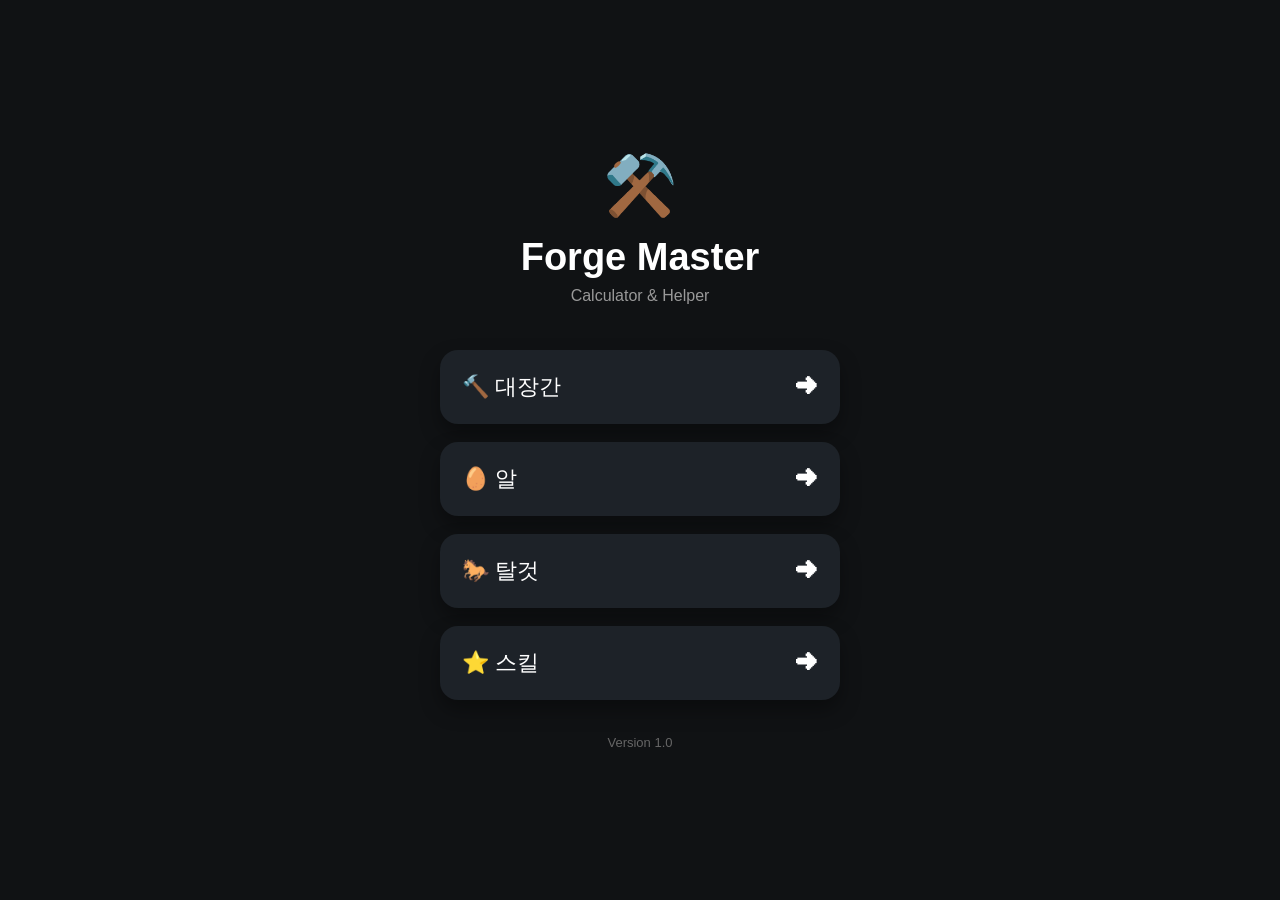
==== index.html @ 43524cf4 "ㅇㅇ" ====
<!DOCTYPE html>
<html lang="ko">
<head>
    <meta charset="UTF-8">
    <meta name="viewport" content="width=device-width, initial-scale=1.0">
    <title>Forge Master Calculator</title>

    <link rel="stylesheet" href="css/style.css">
</head>

<body>

<div class="container">

    <div class="logo">
        ⚒️
    </div>

    <h1>Forge Master</h1>
    <p class="subtitle">Calculator & Helper</p>

    <div class="menu">

        <button class="card">

    <div class="card-info">
        <div class="card-title">
            🔨 대장간
        </div>
        
        <div class="card-desc">
            
        </div>
    </div>

    <span class="arrow">➜</span>

</button>

        <button class="card">
            <div class="card-info">
        <div class="card-title">
            🥚 알
        </div>
        
        <div class="card-desc">
            
        </div>
    </div>

    <span class="arrow">➜</span>
        </button>

        <button class="card">
            <div class="card-info">
        <div class="card-title">
            🐎 탈것
        </div>
        
        <div class="card-desc">
            
        </div>
    </div>

    <span class="arrow">➜</span>
        </button>

        <button class="card">
            <div class="card-info">
        <div class="card-title">
            ⭐ 스킬
        </div>
        
        <div class="card-desc">
            
        </div>
    </div>

    <span class="arrow">➜</span>
        </button>

    </div>

    <p class="version">
        Version 1.0
    </p>

</div>

<script src="js/app.js"></script>

</body>
</html>
---- css/style.css ----
*{
    margin:0;
    padding:0;
    box-sizing:border-box;
}

body{
    background:#101214;
    color:white;
    font-family:Arial,sans-serif;

    display:flex;
    justify-content:center;
    align-items:center;

    min-height:100vh;
}

.container{

    width:400px;
    max-width:90%;

    text-align:center;
}

.logo{

    font-size:60px;
    margin-bottom:15px;

}

h1{

    font-size:38px;
    font-weight:bold;

}

.subtitle{

    color:#999;
    margin-top:8px;
    margin-bottom:45px;

}

.menu{

    display:flex;
    flex-direction:column;
    gap:18px;

}

.card{

    display:flex;
    justify-content:space-between;
    align-items:center;

    background:#1d2228;

    border:none;
    border-radius:18px;

    color:white;

    padding:22px;

    font-size:22px;

    cursor:pointer;

    transition:.25s;

    box-shadow:0 10px 20px rgba(0,0,0,.35);

}

.card:hover{

    background:#d4af37;

    color:#111;

    transform:translateY(-4px);

}

.version{

    margin-top:35px;

    color:#666;

    font-size:13px;

}
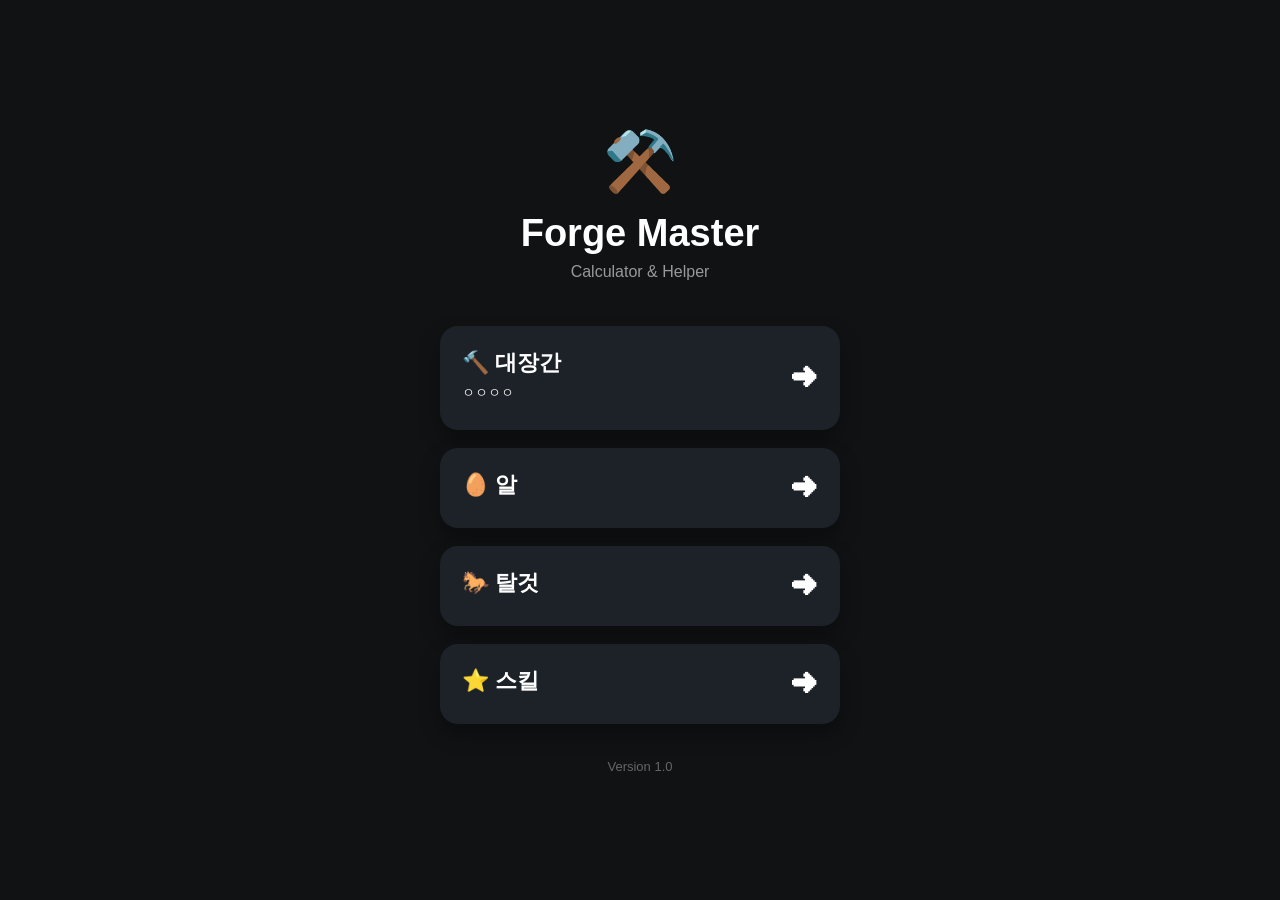
==== commit 762f0a08: "ㄹㄹ" ====
--- a/index.html
+++ b/index.html
@@ -27,7 +27,7 @@
         <div class="card-title">
             🔨 대장간
         </div>
-        
+            ㅇㅇㅇㅇ
         <div class="card-desc">
             
         </div>
--- a/css/style.css
+++ b/css/style.css
@@ -4,7 +4,7 @@
     box-sizing:border-box;
 }
 
-body{
+    body{
     background:#101214;
     color:white;
     font-family:Arial,sans-serif;
@@ -14,47 +14,47 @@
     align-items:center;
 
     min-height:100vh;
-}
+    }
 
-.container{
+    .container{
 
     width:400px;
     max-width:90%;
 
     text-align:center;
-}
+    }
 
-.logo{
+    .logo{
 
     font-size:60px;
     margin-bottom:15px;
 
-}
+    }
 
-h1{
+    h1{
 
     font-size:38px;
     font-weight:bold;
 
-}
+    }
 
-.subtitle{
+    .subtitle{
 
     color:#999;
     margin-top:8px;
     margin-bottom:45px;
 
-}
+    }
 
-.menu{
+    .menu{
 
     display:flex;
     flex-direction:column;
     gap:18px;
 
-}
+    }
 
-.card{
+    .card{
 
     display:flex;
     justify-content:space-between;
@@ -69,17 +69,47 @@
 
     padding:22px;
 
-    font-size:22px;
-
     cursor:pointer;
 
     transition:.25s;
 
     box-shadow:0 10px 20px rgba(0,0,0,.35);
 
-}
+    
 
-.card:hover{
+    }
+    .card-info{
+    display:flex;
+    flex-direction:column;
+    align-items:flex-start;
+    gap:6px;
+    }
+
+    .card-title{
+    font-size:22px;
+    font-weight:600;
+    }
+
+    .card-desc{
+    font-size:14px;
+    color:#9CA3AF;
+    text-align:left;
+    }
+
+    .arrow{
+    font-size:26px;
+    transition:.25s;
+    }
+
+    .card:hover .arrow{
+    transform:translateX(6px);
+    }
+
+    .card:hover .card-desc{
+    color:#fff;
+    }
+
+    .card:hover{
 
     background:#d4af37;
 
@@ -87,9 +117,9 @@
 
     transform:translateY(-4px);
 
-}
+    }
 
-.version{
+    .version{
 
     margin-top:35px;
 
@@ -97,4 +127,4 @@
 
     font-size:13px;
 
-}+    }
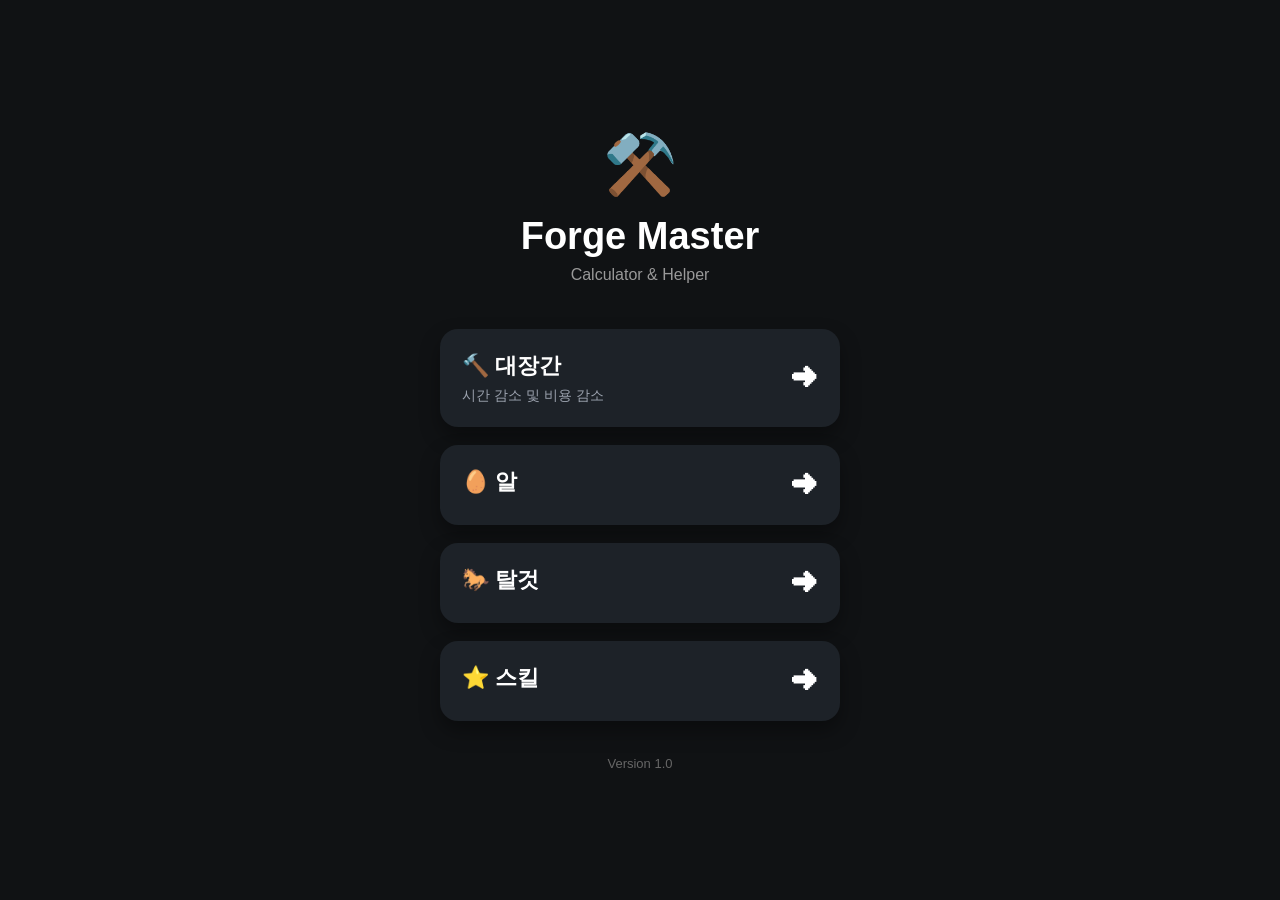
==== commit 199202b4: "내용" ====
--- a/index.html
+++ b/index.html
@@ -24,13 +24,10 @@
         <button class="card">
 
     <div class="card-info">
-        <div class="card-title">
-            🔨 대장간
-        </div>
-            ㅇㅇㅇㅇ
-        <div class="card-desc">
-            
-        </div>
+            <div class="card-title">🔨 대장간</div>
+
+    <div class="card-desc">시간 감소 및 비용 감소</div>
+    
     </div>
 
     <span class="arrow">➜</span>
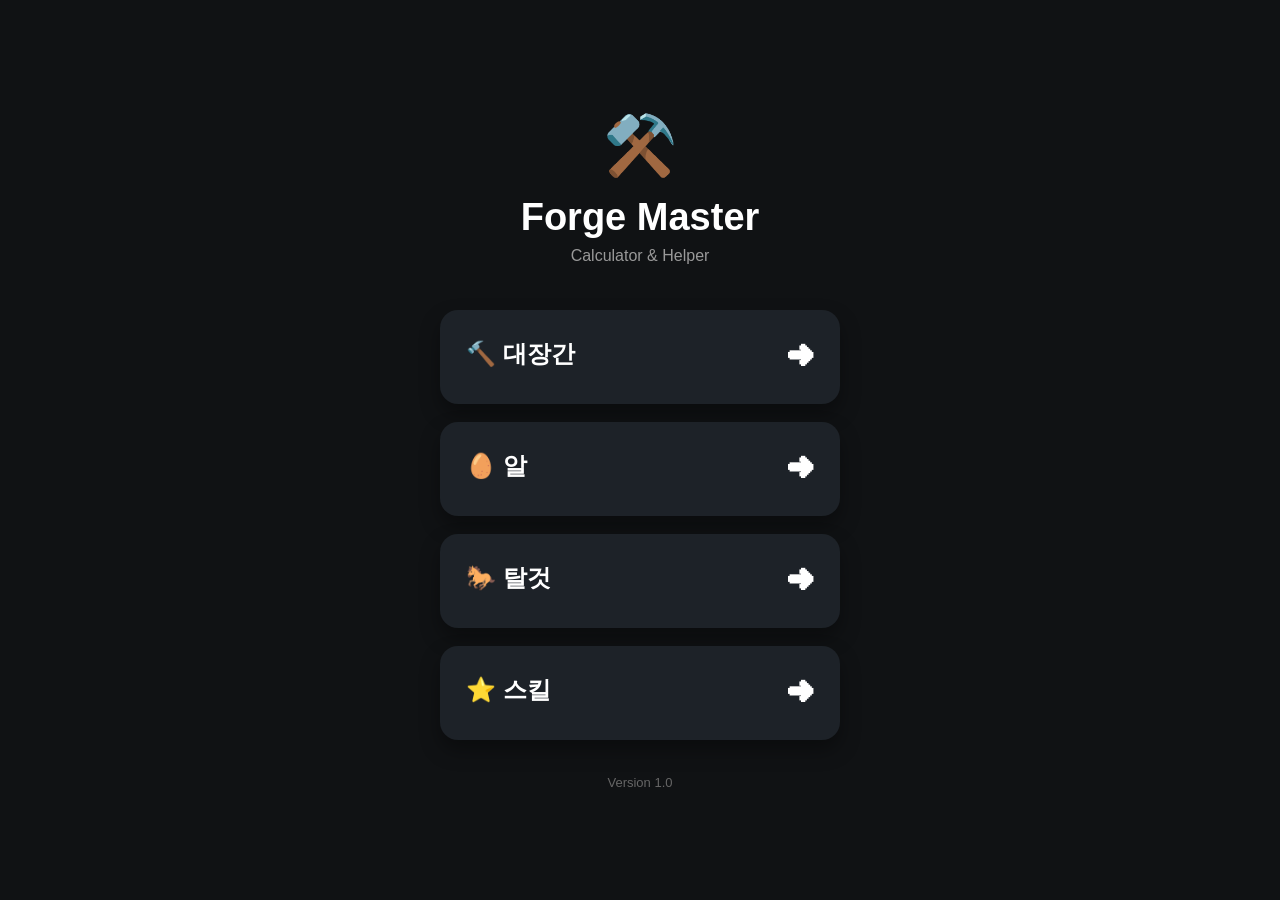
==== commit 390c0c58: "ㅇㅇ" ====
--- a/index.html
+++ b/index.html
@@ -26,7 +26,7 @@
     <div class="card-info">
             <div class="card-title">🔨 대장간</div>
 
-    <div class="card-desc">시간 감소 및 비용 감소</div>
+    <div class="card-desc"></div>
     
     </div>
 
--- a/css/style.css
+++ b/css/style.css
@@ -4,127 +4,110 @@
     box-sizing:border-box;
 }
 
-    body{
+body{
     background:#101214;
-    color:white;
-    font-family:Arial,sans-serif;
+    color:#fff;
+    font-family:Arial, sans-serif;
 
     display:flex;
     justify-content:center;
     align-items:center;
 
     min-height:100vh;
-    }
+}
 
-    .container{
-
+.container{
     width:400px;
     max-width:90%;
+    text-align:center;
+}
 
-    text-align:center;
-    }
-
-    .logo{
-
+.logo{
     font-size:60px;
     margin-bottom:15px;
+}
 
-    }
+h1{
+    font-size:38px;
+    font-weight:700;
+}
 
-    h1{
-
-    font-size:38px;
-    font-weight:bold;
-
-    }
-
-    .subtitle{
-
+.subtitle{
     color:#999;
     margin-top:8px;
     margin-bottom:45px;
+}
 
-    }
-
-    .menu{
-
+.menu{
     display:flex;
     flex-direction:column;
     gap:18px;
+}
 
-    }
-
-    .card{
-
+.card{
     display:flex;
     justify-content:space-between;
     align-items:center;
 
+    width:100%;
+
     background:#1d2228;
+    color:#fff;
 
     border:none;
     border-radius:18px;
 
-    color:white;
-
-    padding:22px;
+    padding:28px 26px;
 
     cursor:pointer;
 
-    transition:.25s;
+    transition:all .3s ease;
 
     box-shadow:0 10px 20px rgba(0,0,0,.35);
+}
 
-    
+.card:hover{
+    background:#d4af37;
+    color:#111;
+    transform:translateY(-4px);
+}
 
-    }
-    .card-info{
+.card-info{
     display:flex;
     flex-direction:column;
     align-items:flex-start;
     gap:6px;
-    }
+}
 
-    .card-title{
-    font-size:22px;
-    font-weight:600;
-    }
+.card-title{
+    font-size:24px;
+    font-weight:700;
+}
 
-    .card-desc{
+.card-desc{
     font-size:14px;
     color:#9CA3AF;
     text-align:left;
-    }
+    transition:.3s;
+}
 
-    .arrow{
+.arrow{
     font-size:26px;
-    transition:.25s;
-    }
+    font-weight:bold;
+    transition:.3s;
+    flex-shrink:0;
+}
 
-    .card:hover .arrow{
+.card:hover .arrow{
     transform:translateX(6px);
-    }
+}
 
-    .card:hover .card-desc{
+.card:hover .card-desc{
     color:#fff;
-    }
+}
 
-    .card:hover{
-
-    background:#d4af37;
-
-    color:#111;
-
-    transform:translateY(-4px);
-
-    }
-
-    .version{
-
+.version{
     margin-top:35px;
-
     color:#666;
-
     font-size:13px;
-
-    }+}
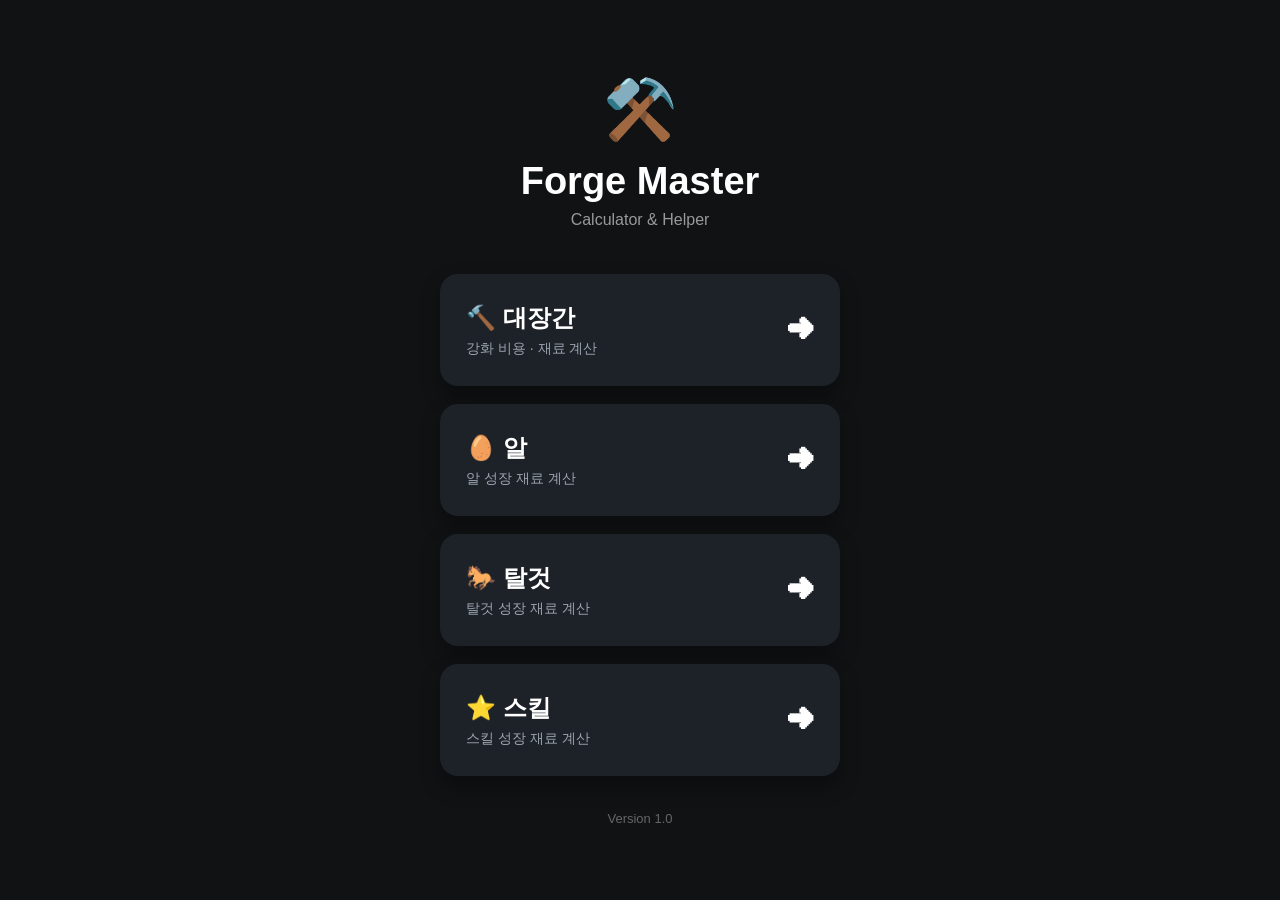
==== commit bf384600: "00" ====
--- a/index.html
+++ b/index.html
@@ -12,9 +12,7 @@
 
 <div class="container">
 
-    <div class="logo">
-        ⚒️
-    </div>
+    <div class="logo">⚒️</div>
 
     <h1>Forge Master</h1>
     <p class="subtitle">Calculator & Helper</p>
@@ -22,65 +20,40 @@
     <div class="menu">
 
         <button class="card">
-
-    <div class="card-info">
-            <div class="card-title">🔨 대장간</div>
-
-    <div class="card-desc"></div>
-    
-    </div>
-
-    <span class="arrow">➜</span>
-
-</button>
-
-        <button class="card">
             <div class="card-info">
-        <div class="card-title">
-            🥚 알
-        </div>
-        
-        <div class="card-desc">
-            
-        </div>
-    </div>
-
-    <span class="arrow">➜</span>
+                <div class="card-title">🔨 대장간</div>
+                <div class="card-desc">강화 비용 · 재료 계산</div>
+            </div>
+            <span class="arrow">➜</span>
         </button>
 
         <button class="card">
             <div class="card-info">
-        <div class="card-title">
-            🐎 탈것
-        </div>
-        
-        <div class="card-desc">
-            
-        </div>
-    </div>
-
-    <span class="arrow">➜</span>
+                <div class="card-title">🥚 알</div>
+                <div class="card-desc">알 성장 재료 계산</div>
+            </div>
+            <span class="arrow">➜</span>
         </button>
 
         <button class="card">
             <div class="card-info">
-        <div class="card-title">
-            ⭐ 스킬
-        </div>
-        
-        <div class="card-desc">
-            
-        </div>
-    </div>
+                <div class="card-title">🐎 탈것</div>
+                <div class="card-desc">탈것 성장 재료 계산</div>
+            </div>
+            <span class="arrow">➜</span>
+        </button>
 
-    <span class="arrow">➜</span>
+        <button class="card">
+            <div class="card-info">
+                <div class="card-title">⭐ 스킬</div>
+                <div class="card-desc">스킬 성장 재료 계산</div>
+            </div>
+            <span class="arrow">➜</span>
         </button>
 
     </div>
 
-    <p class="version">
-        Version 1.0
-    </p>
+    <p class="version">Version 1.0</p>
 
 </div>
 
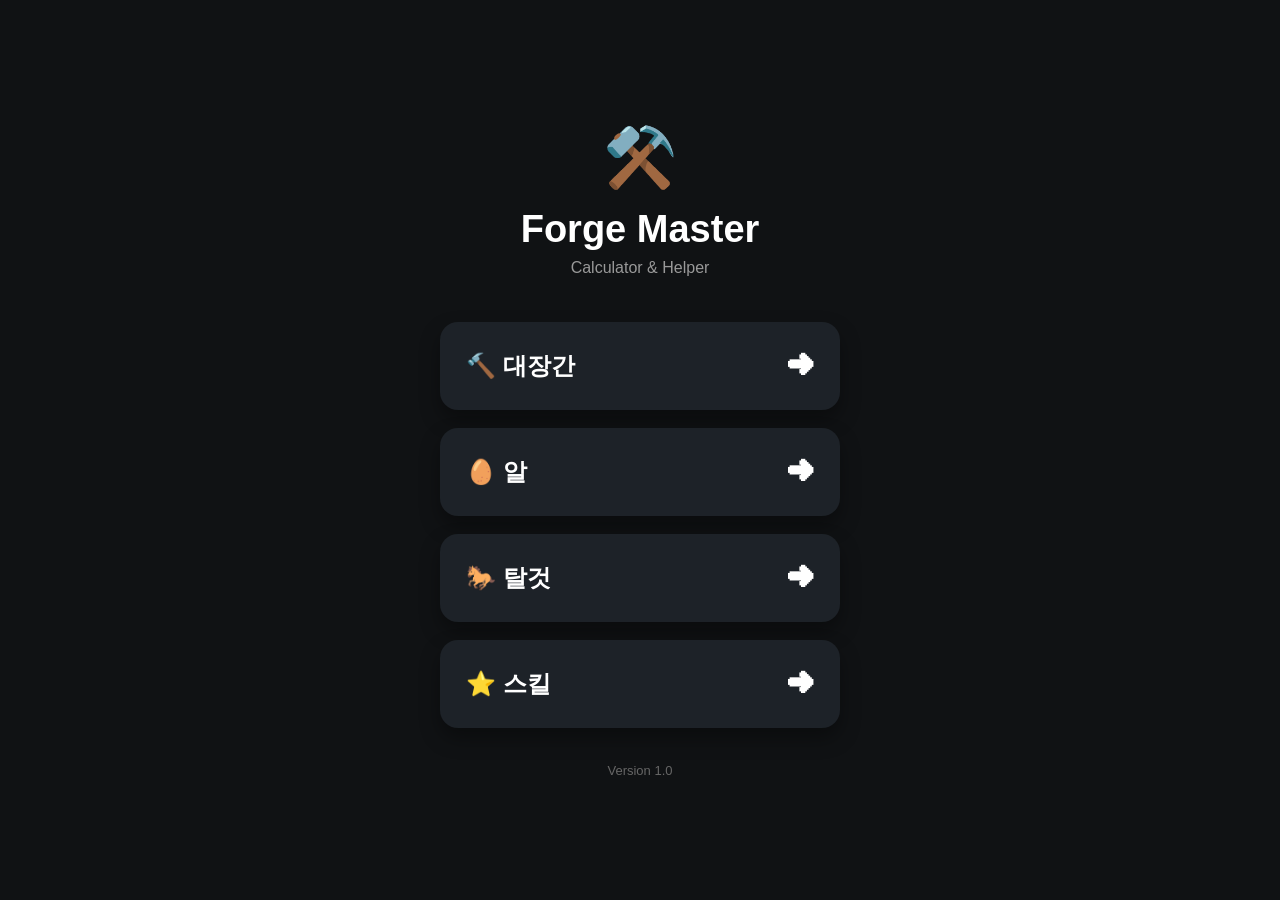
==== commit 9588ca08: "내용 수정" ====
--- a/index.html
+++ b/index.html
@@ -22,7 +22,7 @@
         <button class="card">
             <div class="card-info">
                 <div class="card-title">🔨 대장간</div>
-                <div class="card-desc">강화 비용 · 재료 계산</div>
+                <div class="card-desc"></div>
             </div>
             <span class="arrow">➜</span>
         </button>
@@ -30,7 +30,7 @@
         <button class="card">
             <div class="card-info">
                 <div class="card-title">🥚 알</div>
-                <div class="card-desc">알 성장 재료 계산</div>
+                <div class="card-desc"></div>
             </div>
             <span class="arrow">➜</span>
         </button>
@@ -38,7 +38,7 @@
         <button class="card">
             <div class="card-info">
                 <div class="card-title">🐎 탈것</div>
-                <div class="card-desc">탈것 성장 재료 계산</div>
+                <div class="card-desc"></div>
             </div>
             <span class="arrow">➜</span>
         </button>
@@ -46,7 +46,7 @@
         <button class="card">
             <div class="card-info">
                 <div class="card-title">⭐ 스킬</div>
-                <div class="card-desc">스킬 성장 재료 계산</div>
+                <div class="card-desc"></div>
             </div>
             <span class="arrow">➜</span>
         </button>
--- a/css/style.css
+++ b/css/style.css
@@ -90,7 +90,9 @@
     text-align:left;
     transition:.3s;
 }
-
+.card-desc:empty{
+    display:none;
+}
 .arrow{
     font-size:26px;
     font-weight:bold;
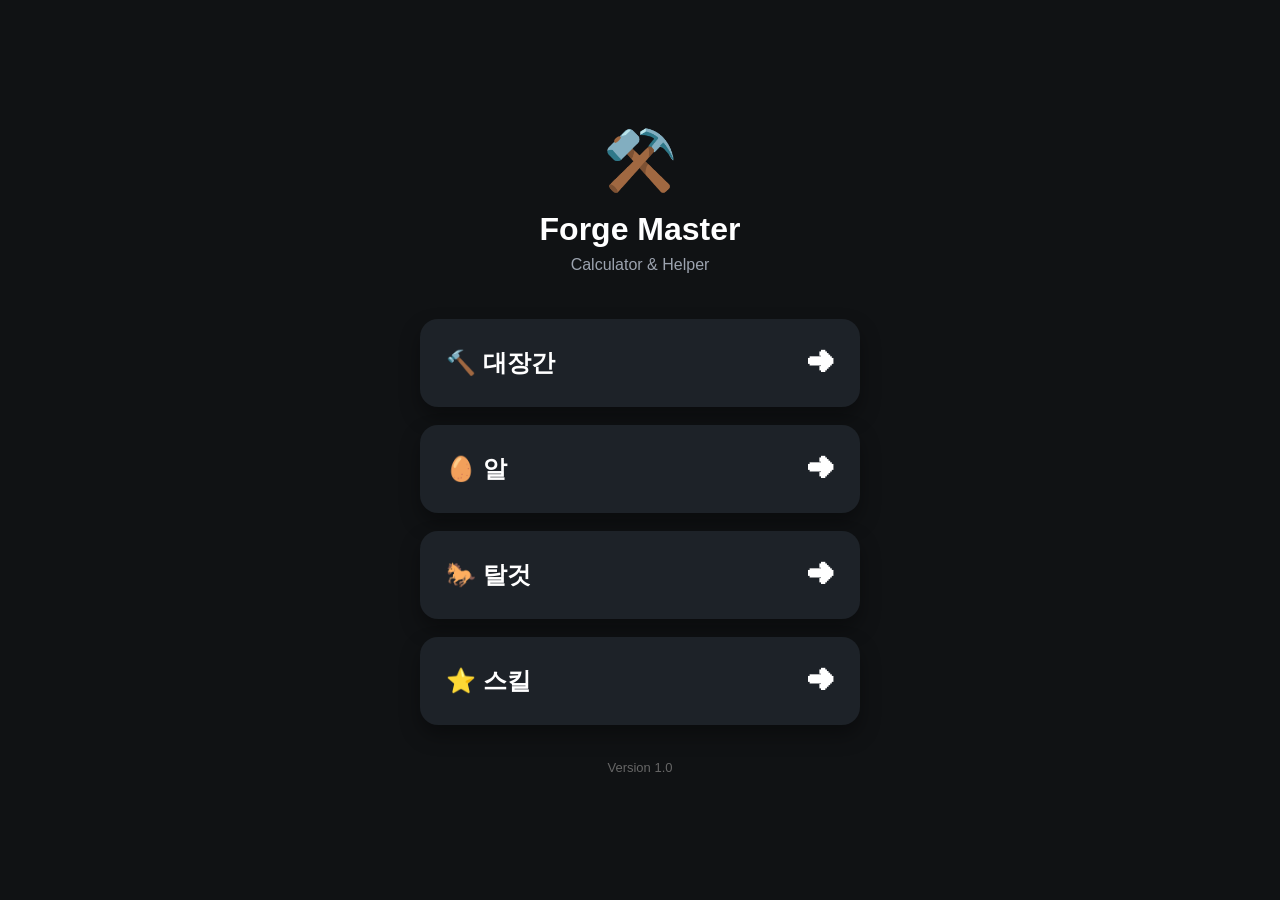
==== commit 608aa01e: "dd" ====
--- a/index.html
+++ b/index.html
@@ -4,8 +4,8 @@
     <meta charset="UTF-8">
     <meta name="viewport" content="width=device-width, initial-scale=1.0">
     <title>Forge Master Calculator</title>
-
-    <link rel="stylesheet" href="css/style.css">
+    <link rel="stylesheet" href="css/common.css">
+    <link rel="stylesheet" href="css/index.css">
 </head>
 
 <body>
@@ -19,7 +19,7 @@
 
     <div class="menu">
 
-        <button class="card">
+        <button class="card" onclick="location.href='forge.html'">
             <div class="card-info">
                 <div class="card-title">🔨 대장간</div>
                 <div class="card-desc"></div>
@@ -27,7 +27,7 @@
             <span class="arrow">➜</span>
         </button>
 
-        <button class="card">
+        <button class="card" onclick="location.href='egg.html'">
             <div class="card-info">
                 <div class="card-title">🥚 알</div>
                 <div class="card-desc"></div>
@@ -35,7 +35,7 @@
             <span class="arrow">➜</span>
         </button>
 
-        <button class="card">
+        <button class="card" onclick="location.href='mount.html'">
             <div class="card-info">
                 <div class="card-title">🐎 탈것</div>
                 <div class="card-desc"></div>
@@ -43,7 +43,7 @@
             <span class="arrow">➜</span>
         </button>
 
-        <button class="card">
+        <button class="card" onclick="location.href='skill.html'">
             <div class="card-info">
                 <div class="card-title">⭐ 스킬</div>
                 <div class="card-desc"></div>
--- a/css/common.css
+++ b/css/common.css
@@ -0,0 +1,17 @@
+*{
+    margin:0;
+    padding:0;
+    box-sizing:border-box;
+}
+
+body{
+    background:#101214;
+    color:#fff;
+    font-family:Arial, sans-serif;
+}
+
+.container{
+    width:440px;
+    max-width:90%;
+}
+
--- a/css/index.css
+++ b/css/index.css
@@ -0,0 +1,136 @@
+:root{
+    --bg:#101214;
+    --card:#1d2228;
+    --text:#ffffff;
+    --sub:#9ca3af;
+    --gold:#d4af37;
+    --shadow:0 10px 20px rgba(0,0,0,.35);
+}
+
+*{
+    margin:0;
+    padding:0;
+    box-sizing:border-box;
+}
+
+body{
+    background:var(--bg);
+    color:var(--text);
+    font-family:Arial, sans-serif;
+
+    display:flex;
+    justify-content:center;
+    align-items:center;
+
+    min-height:100vh;
+}
+
+.container{
+    width:440px;
+    max-width:90%;
+    text-align:center;
+}
+
+.logo{
+    font-size:60px;
+    margin-bottom:15px;
+}
+
+.title{
+    font-size:38px;
+    font-weight:700;
+}
+
+.subtitle{
+    margin-top:8px;
+    margin-bottom:45px;
+
+    color:var(--sub);
+    font-size:16px;
+}
+
+.menu{
+    display:flex;
+    flex-direction:column;
+    gap:18px;
+}
+
+.card{
+    display:flex;
+    justify-content:space-between;
+    align-items:center;
+
+    width:100%;
+
+    padding:28px 26px;
+
+    border:none;
+    border-radius:18px;
+
+    background:var(--card);
+    color:var(--text);
+
+    cursor:pointer;
+
+    transition:
+        background .25s,
+        transform .25s,
+        color .25s;
+
+    box-shadow:var(--shadow);
+}
+
+.card:hover{
+    background:var(--gold);
+    color:#111;
+
+    transform:translateY(-4px);
+}
+
+.card-info{
+    display:flex;
+    flex-direction:column;
+    align-items:flex-start;
+    gap:6px;
+}
+
+.card-title{
+    font-size:24px;
+    font-weight:700;
+}
+
+.card-desc{
+    font-size:14px;
+    color:var(--sub);
+    text-align:left;
+
+    transition:color .25s;
+}
+
+.card-desc:empty{
+    display:none;
+}
+
+.arrow{
+    font-size:26px;
+    font-weight:bold;
+
+    transition:transform .25s;
+
+    flex-shrink:0;
+}
+
+.card:hover .arrow{
+    transform:translateX(6px);
+}
+
+.card:hover .card-desc{
+    color:#fff;
+}
+
+.version{
+    margin-top:35px;
+
+    color:#666;
+    font-size:13px;
+}
